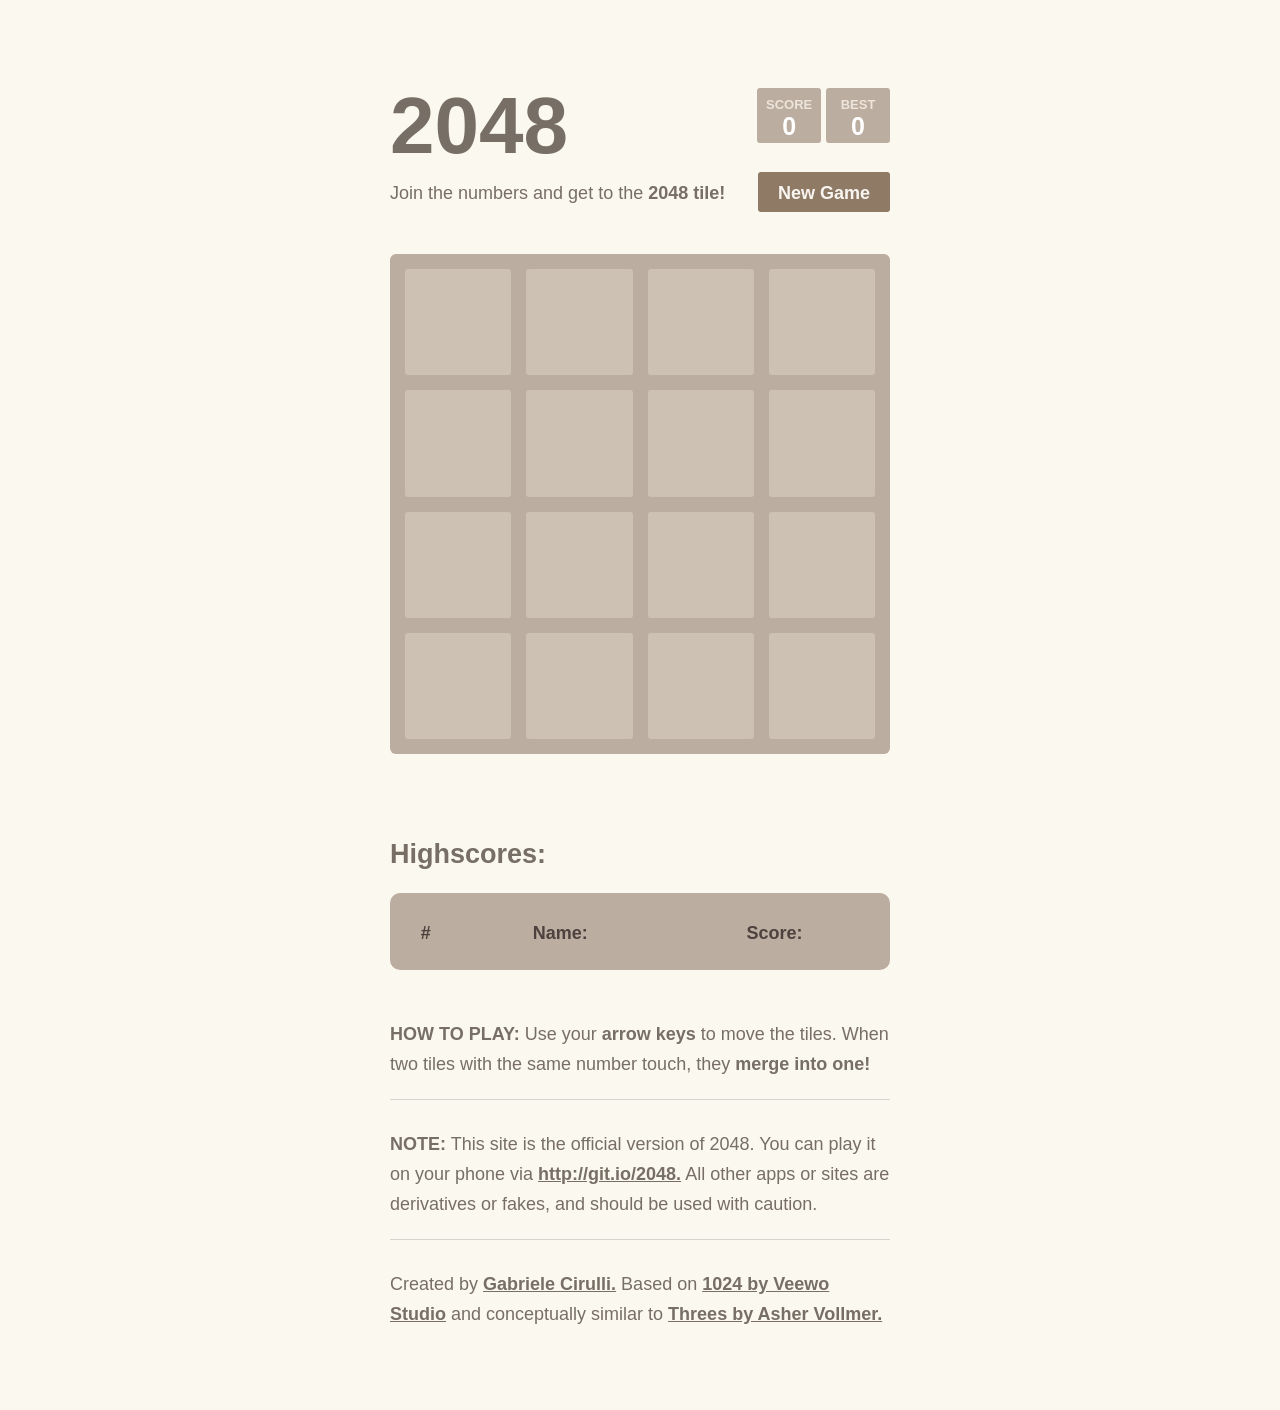
==== index.html @ c8fe0d0a "High Scores system added." ====
<!DOCTYPE html>
<html>
<head>
  <meta charset="utf-8">
  <title>2048</title>

  <link href="style/main.css" rel="stylesheet" type="text/css">
  <link rel="shortcut icon" href="favicon.ico">
  <link rel="apple-touch-icon" href="meta/apple-touch-icon.png">
  <link rel="apple-touch-startup-image" href="meta/apple-touch-startup-image-640x1096.png" media="(device-width: 320px) and (device-height: 568px) and (-webkit-device-pixel-ratio: 2)"> <!-- iPhone 5+ -->
  <link rel="apple-touch-startup-image" href="meta/apple-touch-startup-image-640x920.png"  media="(device-width: 320px) and (device-height: 480px) and (-webkit-device-pixel-ratio: 2)"> <!-- iPhone, retina -->
  <meta name="apple-mobile-web-app-capable" content="yes">
  <meta name="apple-mobile-web-app-status-bar-style" content="black">

  <meta name="HandheldFriendly" content="True">
  <meta name="MobileOptimized" content="320">
  <meta name="viewport" content="width=device-width, target-densitydpi=160dpi, initial-scale=1.0, maximum-scale=1, user-scalable=no, minimal-ui">
</head>
<body>
  <div class="container">
    <div class="heading">
      <h1 class="title">2048</h1>
      <div class="scores-container">
        <div class="score-container">0</div>
        <div class="best-container">0</div>
      </div>
    </div>

    <div class="above-game">
      <p class="game-intro">Join the numbers and get to the <strong>2048 tile!</strong></p>
      <a class="restart-button">New Game</a>
    </div>

    <div class="game-container">
      <div class="game-message">
        <p></p>
        <div class="lower">
          <input type="text" id="name-score" value="Player" placeholder="Your name" />
          <button type="button" id="save-score" class="btn">Save</button>
          <br />
	      <a class="keep-playing-button">Keep going</a>
          <a class="retry-button">Try again</a>
        </div>
      </div>

      <div class="grid-container">
        <div class="grid-row">
          <div class="grid-cell"></div>
          <div class="grid-cell"></div>
          <div class="grid-cell"></div>
          <div class="grid-cell"></div>
        </div>
        <div class="grid-row">
          <div class="grid-cell"></div>
          <div class="grid-cell"></div>
          <div class="grid-cell"></div>
          <div class="grid-cell"></div>
        </div>
        <div class="grid-row">
          <div class="grid-cell"></div>
          <div class="grid-cell"></div>
          <div class="grid-cell"></div>
          <div class="grid-cell"></div>
        </div>
        <div class="grid-row">
          <div class="grid-cell"></div>
          <div class="grid-cell"></div>
          <div class="grid-cell"></div>
          <div class="grid-cell"></div>
        </div>
      </div>

      <div class="tile-container">

      </div>
    </div>

    <br /><br /><br />
    <div class="game-highscores">
      <h2 class="important">Highscores:</h2>
      <table id="table-highscores">
        <thead>
          <td>#</td>
          <td>Name:</td>
          <td>Score: </td>
        </thead>
        <tbody>
        </tbody>
      </table>
    </div>
      
    <p class="game-explanation">
      <strong class="important">How to play:</strong> Use your <strong>arrow keys</strong> to move the tiles. When two tiles with the same number touch, they <strong>merge into one!</strong>
    </p>
    <hr>
    <p>
    <strong class="important">Note:</strong> This site is the official version of 2048. You can play it on your phone via <a href="http://git.io/2048">http://git.io/2048.</a> All other apps or sites are derivatives or fakes, and should be used with caution.
    </p>
    <hr>
    <p>
    Created by <a href="http://gabrielecirulli.com" target="_blank">Gabriele Cirulli.</a> Based on <a href="https://itunes.apple.com/us/app/1024!/id823499224" target="_blank">1024 by Veewo Studio</a> and conceptually similar to <a href="http://asherv.com/threes/" target="_blank">Threes by Asher Vollmer.</a>
    </p>
  </div>
    
  <script src="libs/jquery-1.11.1.min.js"></script>
  <script src="libs/jquery.cookie.js"></script>
  <script src="libs/jquery.rdbhost.js"></script>
<!--  <script src="libs/jquery.rdbhost.utils.js"></script>-->
  

  <script src="js/bind_polyfill.js"></script>
  <script src="js/classlist_polyfill.js"></script>
  <script src="js/animframe_polyfill.js"></script>
  <script src="js/keyboard_input_manager.js"></script>
  <script src="js/html_actuator.js"></script>
  <script src="js/grid.js"></script>
  <script src="js/tile.js"></script>
  <script src="js/local_storage_manager.js"></script>
  <script src="js/highscores.js"></script>
  <script src="js/game_manager.js"></script>
  <script src="js/application.js"></script>
</body>
</html>
---- style/main.css ----
@import url(fonts/clear-sans.css);
html, body {
  margin: 0;
  padding: 0;
  background: #faf8ef;
  color: #776e65;
  font-family: "Clear Sans", "Helvetica Neue", Arial, sans-serif;
  font-size: 18px; }

body {
  margin: 80px 0; }

.heading:after {
  content: "";
  display: block;
  clear: both; }

h1.title {
  font-size: 80px;
  font-weight: bold;
  margin: 0;
  display: block;
  float: left; }

@-webkit-keyframes move-up {
  0% {
    top: 25px;
    opacity: 1; }

  100% {
    top: -50px;
    opacity: 0; } }
@-moz-keyframes move-up {
  0% {
    top: 25px;
    opacity: 1; }

  100% {
    top: -50px;
    opacity: 0; } }
@keyframes move-up {
  0% {
    top: 25px;
    opacity: 1; }

  100% {
    top: -50px;
    opacity: 0; } }
.scores-container {
  float: right;
  text-align: right; }

.score-container, .best-container {
  position: relative;
  display: inline-block;
  background: #bbada0;
  padding: 15px 25px;
  font-size: 25px;
  height: 25px;
  line-height: 47px;
  font-weight: bold;
  border-radius: 3px;
  color: white;
  margin-top: 8px;
  text-align: center; }
  .score-container:after, .best-container:after {
    position: absolute;
    width: 100%;
    top: 10px;
    left: 0;
    text-transform: uppercase;
    font-size: 13px;
    line-height: 13px;
    text-align: center;
    color: #eee4da; }
  .score-container .score-addition, .best-container .score-addition {
    position: absolute;
    right: 30px;
    color: red;
    font-size: 25px;
    line-height: 25px;
    font-weight: bold;
    color: rgba(119, 110, 101, 0.9);
    z-index: 100;
    -webkit-animation: move-up 600ms ease-in;
    -moz-animation: move-up 600ms ease-in;
    animation: move-up 600ms ease-in;
    -webkit-animation-fill-mode: both;
    -moz-animation-fill-mode: both;
    animation-fill-mode: both; }

.score-container:after {
  content: "Score"; }

.best-container:after {
  content: "Best"; }

p {
  margin-top: 0;
  margin-bottom: 10px;
  line-height: 1.65; }

a {
  color: #776e65;
  font-weight: bold;
  text-decoration: underline;
  cursor: pointer; }

strong.important {
  text-transform: uppercase; }

hr {
  border: none;
  border-bottom: 1px solid #d8d4d0;
  margin-top: 20px;
  margin-bottom: 30px; }

.container {
  width: 500px;
  margin: 0 auto; }

@-webkit-keyframes fade-in {
  0% {
    opacity: 0; }

  100% {
    opacity: 1; } }
@-moz-keyframes fade-in {
  0% {
    opacity: 0; }

  100% {
    opacity: 1; } }
@keyframes fade-in {
  0% {
    opacity: 0; }

  100% {
    opacity: 1; } }
.game-container {
  margin-top: 40px;
  position: relative;
  padding: 15px;
  cursor: default;
  -webkit-touch-callout: none;
  -ms-touch-callout: none;
  -webkit-user-select: none;
  -moz-user-select: none;
  -ms-user-select: none;
  -ms-touch-action: none;
  touch-action: none;
  background: #bbada0;
  border-radius: 6px;
  width: 500px;
  height: 500px;
  -webkit-box-sizing: border-box;
  -moz-box-sizing: border-box;
  box-sizing: border-box; }
  .game-container .game-message {
    display: none;
    position: absolute;
    top: 0;
    right: 0;
    bottom: 0;
    left: 0;
    background: rgba(238, 228, 218, 0.5);
    z-index: 100;
    text-align: center;
    -webkit-animation: fade-in 800ms ease 1200ms;
    -moz-animation: fade-in 800ms ease 1200ms;
    animation: fade-in 800ms ease 1200ms;
    -webkit-animation-fill-mode: both;
    -moz-animation-fill-mode: both;
    animation-fill-mode: both; }
    .game-container .game-message p {
      font-size: 60px;
      font-weight: bold;
      height: 60px;
      line-height: 60px;
      margin-top: 128px; }
    .game-container .game-message .lower {
      display: block;
      margin-top: 59px; }
    .game-container .game-message a, .game-container .game-message .btn {
      display: inline-block;
      background: #8f7a66;
      border-radius: 3px;
      padding: 0 20px;
      text-decoration: none;
      color: #f9f6f2;
      height: 40px;
      line-height: 42px;
      margin-left: 9px;
      border: none;
      border-radius: 3px;
      font-size: 1em;
      font-weight: bold; }
      .game-container .game-message a.keep-playing-button, .game-container .game-message .btn.keep-playing-button {
        display: none; }
    .game-container .game-message.game-won {
      background: rgba(237, 194, 46, 0.5);
      color: #f9f6f2; }
      .game-container .game-message.game-won a.keep-playing-button {
        display: inline-block; }
    .game-container .game-message.game-won, .game-container .game-message.game-over {
      display: block; }
    .game-container .game-message input {
      background: #bbada0;
      width: 150px;
      height: 32px;
      padding: 5px 25px;
      margin-bottom: 10px;
      border: none;
      border-radius: 3px;
      font-size: 1em;
      color: #f9f6f2; }

.grid-container {
  position: absolute;
  z-index: 1; }

.grid-row {
  margin-bottom: 15px; }
  .grid-row:last-child {
    margin-bottom: 0; }
  .grid-row:after {
    content: "";
    display: block;
    clear: both; }

.grid-cell {
  width: 106.25px;
  height: 106.25px;
  margin-right: 15px;
  float: left;
  border-radius: 3px;
  background: rgba(238, 228, 218, 0.35); }
  .grid-cell:last-child {
    margin-right: 0; }

.tile-container {
  position: absolute;
  z-index: 2; }

.tile, .tile .tile-inner {
  width: 107px;
  height: 107px;
  line-height: 116.25px; }
.tile.tile-position-1-1 {
  -webkit-transform: translate(0px, 0px);
  -moz-transform: translate(0px, 0px);
  transform: translate(0px, 0px); }
.tile.tile-position-1-2 {
  -webkit-transform: translate(0px, 121px);
  -moz-transform: translate(0px, 121px);
  transform: translate(0px, 121px); }
.tile.tile-position-1-3 {
  -webkit-transform: translate(0px, 242px);
  -moz-transform: translate(0px, 242px);
  transform: translate(0px, 242px); }
.tile.tile-position-1-4 {
  -webkit-transform: translate(0px, 363px);
  -moz-transform: translate(0px, 363px);
  transform: translate(0px, 363px); }
.tile.tile-position-2-1 {
  -webkit-transform: translate(121px, 0px);
  -moz-transform: translate(121px, 0px);
  transform: translate(121px, 0px); }
.tile.tile-position-2-2 {
  -webkit-transform: translate(121px, 121px);
  -moz-transform: translate(121px, 121px);
  transform: translate(121px, 121px); }
.tile.tile-position-2-3 {
  -webkit-transform: translate(121px, 242px);
  -moz-transform: translate(121px, 242px);
  transform: translate(121px, 242px); }
.tile.tile-position-2-4 {
  -webkit-transform: translate(121px, 363px);
  -moz-transform: translate(121px, 363px);
  transform: translate(121px, 363px); }
.tile.tile-position-3-1 {
  -webkit-transform: translate(242px, 0px);
  -moz-transform: translate(242px, 0px);
  transform: translate(242px, 0px); }
.tile.tile-position-3-2 {
  -webkit-transform: translate(242px, 121px);
  -moz-transform: translate(242px, 121px);
  transform: translate(242px, 121px); }
.tile.tile-position-3-3 {
  -webkit-transform: translate(242px, 242px);
  -moz-transform: translate(242px, 242px);
  transform: translate(242px, 242px); }
.tile.tile-position-3-4 {
  -webkit-transform: translate(242px, 363px);
  -moz-transform: translate(242px, 363px);
  transform: translate(242px, 363px); }
.tile.tile-position-4-1 {
  -webkit-transform: translate(363px, 0px);
  -moz-transform: translate(363px, 0px);
  transform: translate(363px, 0px); }
.tile.tile-position-4-2 {
  -webkit-transform: translate(363px, 121px);
  -moz-transform: translate(363px, 121px);
  transform: translate(363px, 121px); }
.tile.tile-position-4-3 {
  -webkit-transform: translate(363px, 242px);
  -moz-transform: translate(363px, 242px);
  transform: translate(363px, 242px); }
.tile.tile-position-4-4 {
  -webkit-transform: translate(363px, 363px);
  -moz-transform: translate(363px, 363px);
  transform: translate(363px, 363px); }

.tile {
  position: absolute;
  -webkit-transition: 100ms ease-in-out;
  -moz-transition: 100ms ease-in-out;
  transition: 100ms ease-in-out;
  -webkit-transition-property: -webkit-transform;
  -moz-transition-property: -moz-transform;
  transition-property: transform; }
  .tile .tile-inner {
    border-radius: 3px;
    background: #eee4da;
    text-align: center;
    font-weight: bold;
    z-index: 10;
    font-size: 55px; }
  .tile.tile-2 .tile-inner {
    background: #eee4da;
    box-shadow: 0 0 30px 10px rgba(243, 215, 116, 0), inset 0 0 0 1px rgba(255, 255, 255, 0); }
  .tile.tile-4 .tile-inner {
    background: #ede0c8;
    box-shadow: 0 0 30px 10px rgba(243, 215, 116, 0), inset 0 0 0 1px rgba(255, 255, 255, 0); }
  .tile.tile-8 .tile-inner {
    color: #f9f6f2;
    background: #f2b179; }
  .tile.tile-16 .tile-inner {
    color: #f9f6f2;
    background: #f59563; }
  .tile.tile-32 .tile-inner {
    color: #f9f6f2;
    background: #f67c5f; }
  .tile.tile-64 .tile-inner {
    color: #f9f6f2;
    background: #f65e3b; }
  .tile.tile-128 .tile-inner {
    color: #f9f6f2;
    background: #edcf72;
    box-shadow: 0 0 30px 10px rgba(243, 215, 116, 0.2381), inset 0 0 0 1px rgba(255, 255, 255, 0.14286);
    font-size: 45px; }
    @media screen and (max-width: 520px) {
      .tile.tile-128 .tile-inner {
        font-size: 25px; } }
  .tile.tile-256 .tile-inner {
    color: #f9f6f2;
    background: #edcc61;
    box-shadow: 0 0 30px 10px rgba(243, 215, 116, 0.31746), inset 0 0 0 1px rgba(255, 255, 255, 0.19048);
    font-size: 45px; }
    @media screen and (max-width: 520px) {
      .tile.tile-256 .tile-inner {
        font-size: 25px; } }
  .tile.tile-512 .tile-inner {
    color: #f9f6f2;
    background: #d0ce59;
    font-size: 45px; }
    @media screen and (max-width: 520px) {
      .tile.tile-512 .tile-inner {
        font-size: 25px; } }
  .tile.tile-1024 .tile-inner {
    color: #f9f6f2;
    background: #b9c259;
    font-size: 35px; }
    @media screen and (max-width: 520px) {
      .tile.tile-1024 .tile-inner {
        font-size: 15px; } }
  .tile.tile-2048 .tile-inner {
    color: #f9f6f2;
    background: #7fb323;
    font-size: 35px; }
    @media screen and (max-width: 520px) {
      .tile.tile-2048 .tile-inner {
        font-size: 15px; } }
  .tile.tile-super .tile-inner {
    color: #f9f6f2;
    background: #3c3a32;
    font-size: 30px; }
    @media screen and (max-width: 520px) {
      .tile.tile-super .tile-inner {
        font-size: 10px; } }

@-webkit-keyframes appear {
  0% {
    opacity: 0;
    -webkit-transform: scale(0);
    -moz-transform: scale(0);
    transform: scale(0); }

  100% {
    opacity: 1;
    -webkit-transform: scale(1);
    -moz-transform: scale(1);
    transform: scale(1); } }
@-moz-keyframes appear {
  0% {
    opacity: 0;
    -webkit-transform: scale(0);
    -moz-transform: scale(0);
    transform: scale(0); }

  100% {
    opacity: 1;
    -webkit-transform: scale(1);
    -moz-transform: scale(1);
    transform: scale(1); } }
@keyframes appear {
  0% {
    opacity: 0;
    -webkit-transform: scale(0);
    -moz-transform: scale(0);
    transform: scale(0); }

  100% {
    opacity: 1;
    -webkit-transform: scale(1);
    -moz-transform: scale(1);
    transform: scale(1); } }
.tile-new .tile-inner {
  -webkit-animation: appear 200ms ease 100ms;
  -moz-animation: appear 200ms ease 100ms;
  animation: appear 200ms ease 100ms;
  -webkit-animation-fill-mode: backwards;
  -moz-animation-fill-mode: backwards;
  animation-fill-mode: backwards; }

@-webkit-keyframes pop {
  0% {
    -webkit-transform: scale(0);
    -moz-transform: scale(0);
    transform: scale(0); }

  50% {
    -webkit-transform: scale(1.2);
    -moz-transform: scale(1.2);
    transform: scale(1.2); }

  100% {
    -webkit-transform: scale(1);
    -moz-transform: scale(1);
    transform: scale(1); } }
@-moz-keyframes pop {
  0% {
    -webkit-transform: scale(0);
    -moz-transform: scale(0);
    transform: scale(0); }

  50% {
    -webkit-transform: scale(1.2);
    -moz-transform: scale(1.2);
    transform: scale(1.2); }

  100% {
    -webkit-transform: scale(1);
    -moz-transform: scale(1);
    transform: scale(1); } }
@keyframes pop {
  0% {
    -webkit-transform: scale(0);
    -moz-transform: scale(0);
    transform: scale(0); }

  50% {
    -webkit-transform: scale(1.2);
    -moz-transform: scale(1.2);
    transform: scale(1.2); }

  100% {
    -webkit-transform: scale(1);
    -moz-transform: scale(1);
    transform: scale(1); } }
.tile-merged .tile-inner {
  z-index: 20;
  -webkit-animation: pop 200ms ease 100ms;
  -moz-animation: pop 200ms ease 100ms;
  animation: pop 200ms ease 100ms;
  -webkit-animation-fill-mode: backwards;
  -moz-animation-fill-mode: backwards;
  animation-fill-mode: backwards; }

.above-game:after {
  content: "";
  display: block;
  clear: both; }

.game-intro {
  float: left;
  line-height: 42px;
  margin-bottom: 0; }

.restart-button {
  display: inline-block;
  background: #8f7a66;
  border-radius: 3px;
  padding: 0 20px;
  text-decoration: none;
  color: #f9f6f2;
  height: 40px;
  line-height: 42px;
  display: block;
  text-align: center;
  float: right; }

.game-explanation {
  margin-top: 50px; }

@media screen and (max-width: 520px) {
  html, body {
    font-size: 15px; }

  body {
    margin: 20px 0;
    padding: 0 20px; }

  h1.title {
    font-size: 27px;
    margin-top: 15px; }

  .container {
    width: 280px;
    margin: 0 auto; }

  .score-container, .best-container {
    margin-top: 0;
    padding: 15px 10px;
    min-width: 40px; }

  .heading {
    margin-bottom: 10px; }

  .game-intro {
    width: 55%;
    display: block;
    box-sizing: border-box;
    line-height: 1.65; }

  .restart-button {
    width: 42%;
    padding: 0;
    display: block;
    box-sizing: border-box;
    margin-top: 2px; }

  .game-container {
    margin-top: 17px;
    position: relative;
    padding: 10px;
    cursor: default;
    -webkit-touch-callout: none;
    -ms-touch-callout: none;
    -webkit-user-select: none;
    -moz-user-select: none;
    -ms-user-select: none;
    -ms-touch-action: none;
    touch-action: none;
    background: #bbada0;
    border-radius: 6px;
    width: 280px;
    height: 280px;
    -webkit-box-sizing: border-box;
    -moz-box-sizing: border-box;
    box-sizing: border-box; }
    .game-container .game-message {
      display: none;
      position: absolute;
      top: 0;
      right: 0;
      bottom: 0;
      left: 0;
      background: rgba(238, 228, 218, 0.5);
      z-index: 100;
      text-align: center;
      -webkit-animation: fade-in 800ms ease 1200ms;
      -moz-animation: fade-in 800ms ease 1200ms;
      animation: fade-in 800ms ease 1200ms;
      -webkit-animation-fill-mode: both;
      -moz-animation-fill-mode: both;
      animation-fill-mode: both; }
      .game-container .game-message p {
        font-size: 60px;
        font-weight: bold;
        height: 60px;
        line-height: 60px;
        margin-top: 128px; }
      .game-container .game-message .lower {
        display: block;
        margin-top: 59px; }
      .game-container .game-message a, .game-container .game-message .btn {
        display: inline-block;
        background: #8f7a66;
        border-radius: 3px;
        padding: 0 20px;
        text-decoration: none;
        color: #f9f6f2;
        height: 40px;
        line-height: 42px;
        margin-left: 9px;
        border: none;
        border-radius: 3px;
        font-size: 1em;
        font-weight: bold; }
        .game-container .game-message a.keep-playing-button, .game-container .game-message .btn.keep-playing-button {
          display: none; }
      .game-container .game-message.game-won {
        background: rgba(237, 194, 46, 0.5);
        color: #f9f6f2; }
        .game-container .game-message.game-won a.keep-playing-button {
          display: inline-block; }
      .game-container .game-message.game-won, .game-container .game-message.game-over {
        display: block; }
      .game-container .game-message input {
        background: #bbada0;
        width: 150px;
        height: 32px;
        padding: 5px 25px;
        margin-bottom: 10px;
        border: none;
        border-radius: 3px;
        font-size: 1em;
        color: #f9f6f2; }

  .grid-container {
    position: absolute;
    z-index: 1; }

  .grid-row {
    margin-bottom: 10px; }
    .grid-row:last-child {
      margin-bottom: 0; }
    .grid-row:after {
      content: "";
      display: block;
      clear: both; }

  .grid-cell {
    width: 57.5px;
    height: 57.5px;
    margin-right: 10px;
    float: left;
    border-radius: 3px;
    background: rgba(238, 228, 218, 0.35); }
    .grid-cell:last-child {
      margin-right: 0; }

  .tile-container {
    position: absolute;
    z-index: 2; }

  .tile, .tile .tile-inner {
    width: 58px;
    height: 58px;
    line-height: 67.5px; }
  .tile.tile-position-1-1 {
    -webkit-transform: translate(0px, 0px);
    -moz-transform: translate(0px, 0px);
    transform: translate(0px, 0px); }
  .tile.tile-position-1-2 {
    -webkit-transform: translate(0px, 67px);
    -moz-transform: translate(0px, 67px);
    transform: translate(0px, 67px); }
  .tile.tile-position-1-3 {
    -webkit-transform: translate(0px, 135px);
    -moz-transform: translate(0px, 135px);
    transform: translate(0px, 135px); }
  .tile.tile-position-1-4 {
    -webkit-transform: translate(0px, 202px);
    -moz-transform: translate(0px, 202px);
    transform: translate(0px, 202px); }
  .tile.tile-position-2-1 {
    -webkit-transform: translate(67px, 0px);
    -moz-transform: translate(67px, 0px);
    transform: translate(67px, 0px); }
  .tile.tile-position-2-2 {
    -webkit-transform: translate(67px, 67px);
    -moz-transform: translate(67px, 67px);
    transform: translate(67px, 67px); }
  .tile.tile-position-2-3 {
    -webkit-transform: translate(67px, 135px);
    -moz-transform: translate(67px, 135px);
    transform: translate(67px, 135px); }
  .tile.tile-position-2-4 {
    -webkit-transform: translate(67px, 202px);
    -moz-transform: translate(67px, 202px);
    transform: translate(67px, 202px); }
  .tile.tile-position-3-1 {
    -webkit-transform: translate(135px, 0px);
    -moz-transform: translate(135px, 0px);
    transform: translate(135px, 0px); }
  .tile.tile-position-3-2 {
    -webkit-transform: translate(135px, 67px);
    -moz-transform: translate(135px, 67px);
    transform: translate(135px, 67px); }
  .tile.tile-position-3-3 {
    -webkit-transform: translate(135px, 135px);
    -moz-transform: translate(135px, 135px);
    transform: translate(135px, 135px); }
  .tile.tile-position-3-4 {
    -webkit-transform: translate(135px, 202px);
    -moz-transform: translate(135px, 202px);
    transform: translate(135px, 202px); }
  .tile.tile-position-4-1 {
    -webkit-transform: translate(202px, 0px);
    -moz-transform: translate(202px, 0px);
    transform: translate(202px, 0px); }
  .tile.tile-position-4-2 {
    -webkit-transform: translate(202px, 67px);
    -moz-transform: translate(202px, 67px);
    transform: translate(202px, 67px); }
  .tile.tile-position-4-3 {
    -webkit-transform: translate(202px, 135px);
    -moz-transform: translate(202px, 135px);
    transform: translate(202px, 135px); }
  .tile.tile-position-4-4 {
    -webkit-transform: translate(202px, 202px);
    -moz-transform: translate(202px, 202px);
    transform: translate(202px, 202px); }

  .tile .tile-inner {
    font-size: 35px; }

  .game-message p {
    font-size: 30px !important;
    height: 30px !important;
    line-height: 30px !important;
    margin-top: 90px !important; }
  .game-message .lower {
    margin-top: 30px !important; } }
.game-highscores table {
  width: 100%;
  background: #bbada0;
  border-spacing: 15px;
  border-collapse: separate;
  border-radius: 10px; }
  .game-highscores table thead td {
    background: #bbada0;
    color: #4e423e;
    font-weight: bold; }
  .game-highscores table td {
    height: 32px;
    background: #ccc0b3;
    border-radius: 3px;
    padding-top: 10px;
    padding-bottom: 5px;
    text-align: center; }
  .game-highscores table tr.mine td {
    background: #9f8a77;
    color: #dbd9ce;
    font-weight: bold; }
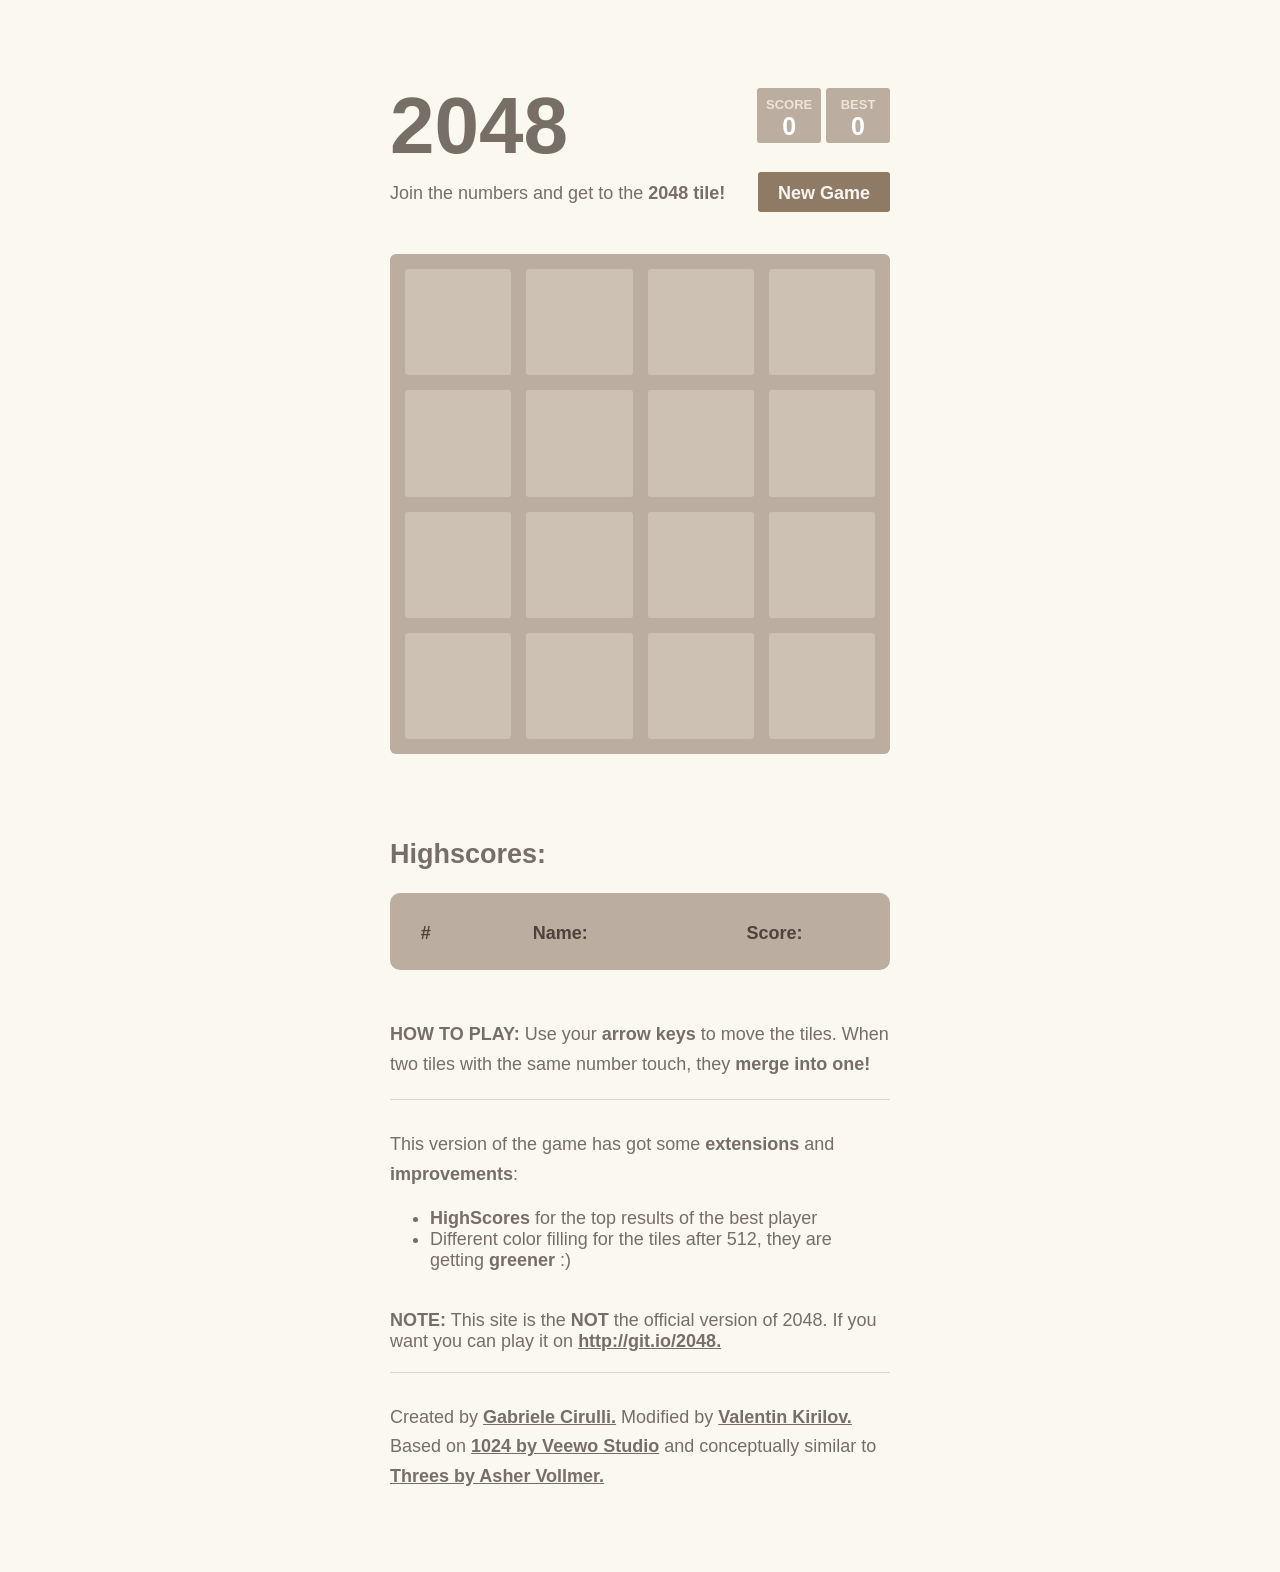
==== commit 29d468d2: "Bug fixed for touch devices, or I hope :)" ====
--- a/index.html
+++ b/index.html
@@ -35,9 +35,12 @@
       <div class="game-message">
         <p></p>
         <div class="lower">
+          Enter in the <strong>HighScores</strong> ^_^
+          <br /><br />
           <input type="text" id="name-score" value="Player" placeholder="Your name" />
-          <button type="button" id="save-score" class="btn">Save</button>
-          <br />
+          <a id="save-score" class="save-score">Save score</a>
+          
+          <br /><br /><br />
 	      <a class="keep-playing-button">Keep going</a>
           <a class="retry-button">Try again</a>
         </div>
@@ -94,11 +97,23 @@
     </p>
     <hr>
     <p>
-    <strong class="important">Note:</strong> This site is the official version of 2048. You can play it on your phone via <a href="http://git.io/2048">http://git.io/2048.</a> All other apps or sites are derivatives or fakes, and should be used with caution.
+      This version of the game has got some <strong>extensions</strong> and <strong>improvements</strong>:
+      <ul>
+        <li><strong>HighScores</strong> for the top results of the best player</li>
+        <li>Different color filling for the tiles after 512, they are getting <strong>greener</strong> :)</li>
+      </ul>
+    
+      <br />
+      
+      <strong class="important">Note:</strong> This site is the <strong>NOT</strong> the official version of 2048. 
+      If you want you can play it on <a href="http://git.io/2048">http://git.io/2048.</a><br />
+      
     </p>
     <hr>
     <p>
-    Created by <a href="http://gabrielecirulli.com" target="_blank">Gabriele Cirulli.</a> Based on <a href="https://itunes.apple.com/us/app/1024!/id823499224" target="_blank">1024 by Veewo Studio</a> and conceptually similar to <a href="http://asherv.com/threes/" target="_blank">Threes by Asher Vollmer.</a>
+    Created by <a href="http://gabrielecirulli.com" target="_blank">Gabriele Cirulli.</a> 
+    Modified by <a href="http://github.com/valkirilov" target="_blank">Valentin Kirilov.</a> 
+    Based on <a href="https://itunes.apple.com/us/app/1024!/id823499224" target="_blank">1024 by Veewo Studio</a> and conceptually similar to <a href="http://asherv.com/threes/" target="_blank">Threes by Asher Vollmer.</a>
     </p>
   </div>
     
--- a/style/main.css
+++ b/style/main.css
@@ -163,8 +163,8 @@
     right: 0;
     bottom: 0;
     left: 0;
-    background: rgba(238, 228, 218, 0.5);
-    z-index: 100;
+    background: rgba(238, 228, 218, 0.8);
+    z-index: 1000;
     text-align: center;
     -webkit-animation: fade-in 800ms ease 1200ms;
     -moz-animation: fade-in 800ms ease 1200ms;
@@ -197,6 +197,8 @@
       font-weight: bold; }
       .game-container .game-message a.keep-playing-button, .game-container .game-message .btn.keep-playing-button {
         display: none; }
+    .game-container .game-message .save-score {
+      background: #ad6128; }
     .game-container .game-message.game-won {
       background: rgba(237, 194, 46, 0.5);
       color: #f9f6f2; }
@@ -212,6 +214,8 @@
       margin-bottom: 10px;
       border: none;
       border-radius: 3px;
+      position: relative;
+      z-index: 2500;
       font-size: 1em;
       color: #f9f6f2; }
 
@@ -576,8 +580,8 @@
       right: 0;
       bottom: 0;
       left: 0;
-      background: rgba(238, 228, 218, 0.5);
-      z-index: 100;
+      background: rgba(238, 228, 218, 0.8);
+      z-index: 1000;
       text-align: center;
       -webkit-animation: fade-in 800ms ease 1200ms;
       -moz-animation: fade-in 800ms ease 1200ms;
@@ -610,6 +614,8 @@
         font-weight: bold; }
         .game-container .game-message a.keep-playing-button, .game-container .game-message .btn.keep-playing-button {
           display: none; }
+      .game-container .game-message .save-score {
+        background: #ad6128; }
       .game-container .game-message.game-won {
         background: rgba(237, 194, 46, 0.5);
         color: #f9f6f2; }
@@ -625,6 +631,8 @@
         margin-bottom: 10px;
         border: none;
         border-radius: 3px;
+        position: relative;
+        z-index: 2500;
         font-size: 1em;
         color: #f9f6f2; }
 
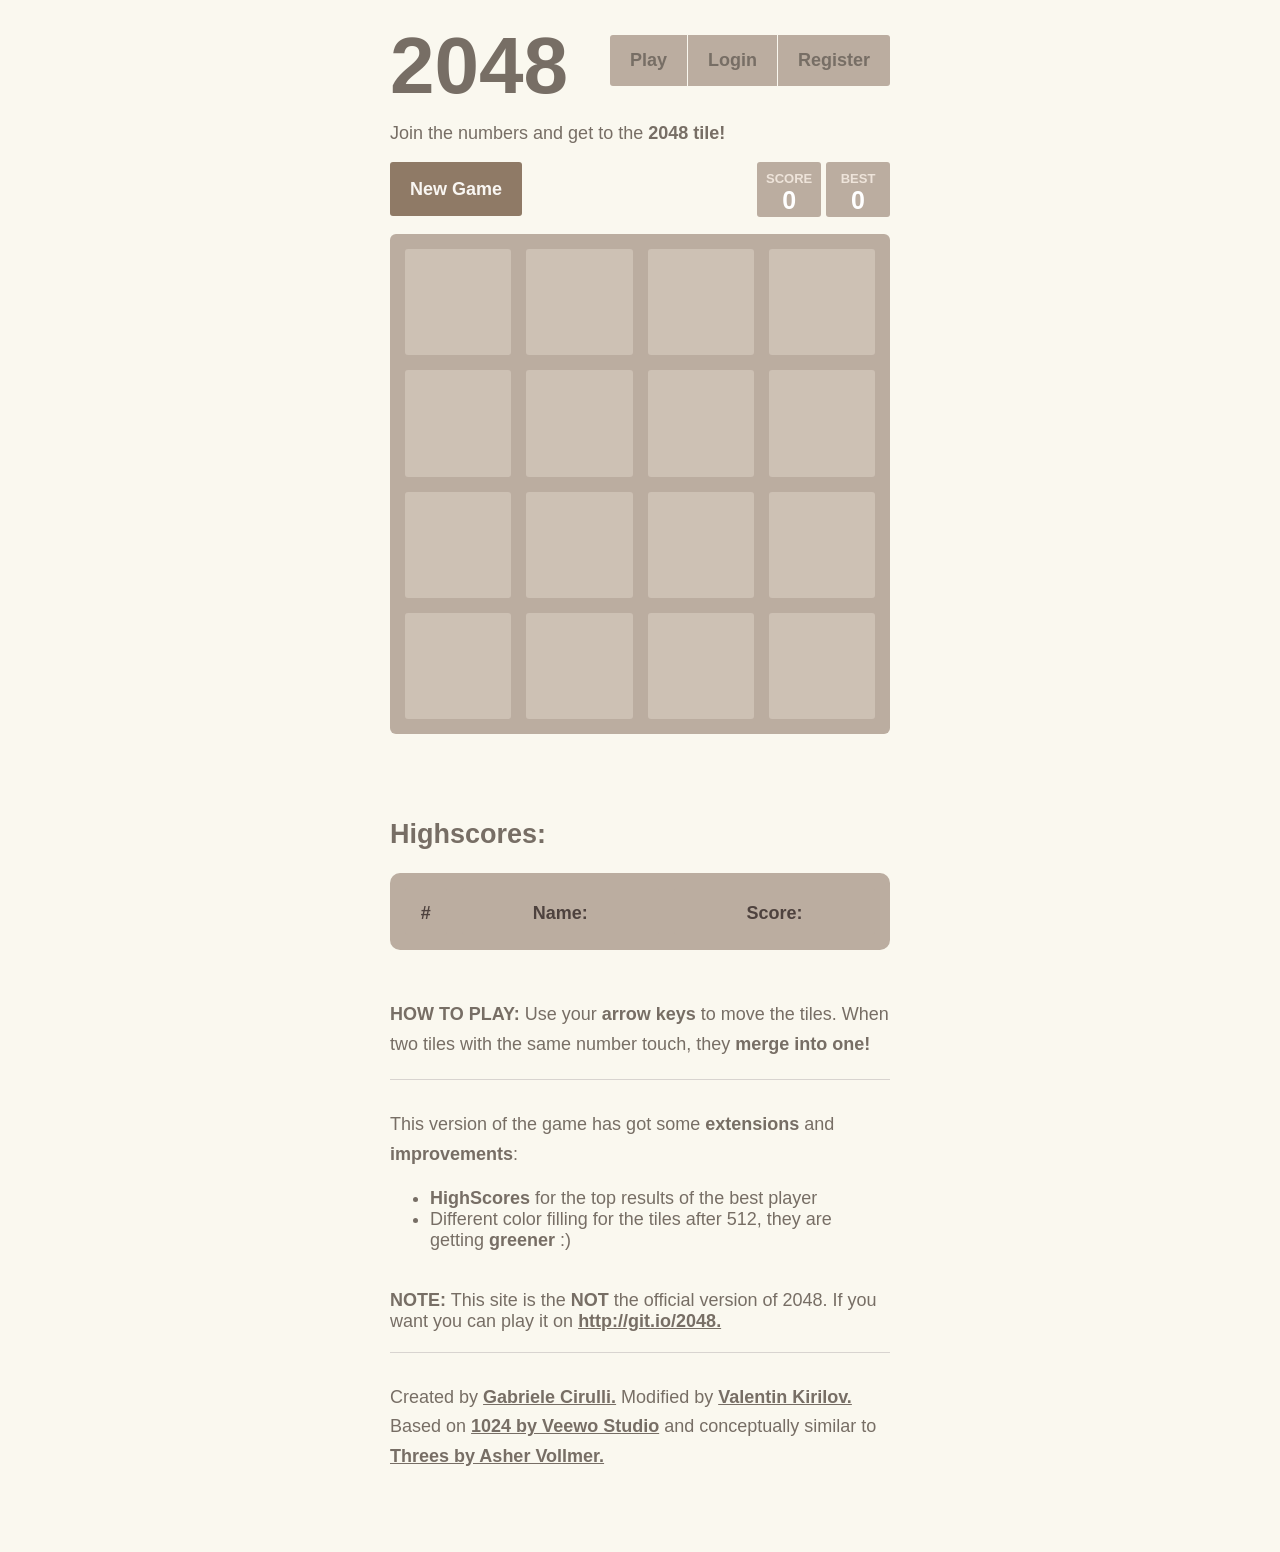
==== commit 68ed7c33: "New simple accounts system added." ====
--- a/index.html
+++ b/index.html
@@ -4,6 +4,9 @@
   <meta charset="utf-8">
   <title>2048</title>
 
+    
+<!--  <link href="bower_components/bootstrap-sass/dist/css/bootstrap.min.css" type="text/css" rel="stylesheet" />-->
+<!--  <link href="bower_components/bootstrap-sass/dist/css/bootstrap-theme.min.css" type="text/css" rel="stylesheet" />-->
   <link href="style/main.css" rel="stylesheet" type="text/css">
   <link rel="shortcut icon" href="favicon.ico">
   <link rel="apple-touch-icon" href="meta/apple-touch-icon.png">
@@ -15,20 +18,31 @@
   <meta name="HandheldFriendly" content="True">
   <meta name="MobileOptimized" content="320">
   <meta name="viewport" content="width=device-width, target-densitydpi=160dpi, initial-scale=1.0, maximum-scale=1, user-scalable=no, minimal-ui">
+    
+  
 </head>
 <body>
   <div class="container">
+      
+    <ul id="menu-navbar" class="navbar">
+      <li class="left"><a href="index.html">Play</a></li>
+      <li><a href="login.html">Login</a></li>
+      <li class="right"><a href="register.html">Register</a></li>
+    </ul>
+
+      
     <div class="heading">
       <h1 class="title">2048</h1>
-      <div class="scores-container">
-        <div class="score-container">0</div>
-        <div class="best-container">0</div>
-      </div>
+      <div class="above-game">
+        <p class="game-intro">Join the numbers and get to the <strong>2048 tile!</strong></p>
+<!--      <a class="restart-button">New Game</a>-->
+        </div>
     </div>
 
-    <div class="above-game">
-      <p class="game-intro">Join the numbers and get to the <strong>2048 tile!</strong></p>
+    <div class="scores-container">
       <a class="restart-button">New Game</a>
+      <div class="score-container">0</div>
+      <div class="best-container">0</div>
     </div>
 
     <div class="game-container">
@@ -122,6 +136,8 @@
   <script src="libs/jquery.rdbhost.js"></script>
 <!--  <script src="libs/jquery.rdbhost.utils.js"></script>-->
   
+  <script src="bower_components/firebase/firebase.js"></script>
+  <script src="bower_components/firebase-simple-login/firebase-simple-login.js"></script>
 
   <script src="js/bind_polyfill.js"></script>
   <script src="js/classlist_polyfill.js"></script>
@@ -132,7 +148,10 @@
   <script src="js/tile.js"></script>
   <script src="js/local_storage_manager.js"></script>
   <script src="js/highscores.js"></script>
+  <script src="js/database.js"></script>
   <script src="js/game_manager.js"></script>
   <script src="js/application.js"></script>
+    
+  <script src="bower_components/bootstrap-sass/dist/js/bootstrap.min.js"></script>
 </body>
 </html>
--- a/style/main.css
+++ b/style/main.css
@@ -8,7 +8,7 @@
   font-size: 18px; }
 
 body {
-  margin: 80px 0; }
+  margin: 20px 0 80px 0; }
 
 .heading:after {
   content: "";
@@ -47,8 +47,10 @@
     top: -50px;
     opacity: 0; } }
 .scores-container {
+  width: 500px;
   float: right;
-  text-align: right; }
+  text-align: right;
+  margin-bottom: 30px; }
 
 .score-container, .best-container {
   position: relative;
@@ -138,7 +140,7 @@
   100% {
     opacity: 1; } }
 .game-container {
-  margin-top: 40px;
+  margin-top: 80px;
   position: relative;
   padding: 15px;
   cursor: default;
@@ -218,6 +220,22 @@
       z-index: 2500;
       font-size: 1em;
       color: #f9f6f2; }
+    .game-container .game-message input.lg {
+      width: 60%; }
+    .game-container .game-message ::-webkit-input-placeholder {
+      /* WebKit browsers */
+      color: #776e65; }
+    .game-container .game-message :-moz-placeholder {
+      /* Mozilla Firefox 4 to 18 */
+      color: #776e65;
+      opacity: 1; }
+    .game-container .game-message ::-moz-placeholder {
+      /* Mozilla Firefox 19+ */
+      color: #776e65;
+      opacity: 1; }
+    .game-container .game-message :-ms-input-placeholder {
+      /* Internet Explorer 10+ */
+      color: #776e65; }
 
 .grid-container {
   position: absolute;
@@ -512,7 +530,10 @@
   line-height: 42px;
   display: block;
   text-align: center;
-  float: right; }
+  float: left;
+  height: 54px;
+  line-height: 54px;
+  margin-top: 8px; }
 
 .game-explanation {
   margin-top: 50px; }
@@ -526,12 +547,15 @@
     padding: 0 20px; }
 
   h1.title {
-    font-size: 27px;
+    font-size: 46px;
     margin-top: 15px; }
 
   .container {
     width: 280px;
     margin: 0 auto; }
+
+  .scores-container {
+    width: 280px; }
 
   .score-container, .best-container {
     margin-top: 0;
@@ -539,13 +563,18 @@
     min-width: 40px; }
 
   .heading {
+    margin-top: 10px;
     margin-bottom: 10px; }
 
   .game-intro {
     width: 55%;
     display: block;
     box-sizing: border-box;
-    line-height: 1.65; }
+    line-height: 1.65;
+    margin-left: 10px;
+    margin-top: 14px;
+    float: right;
+    text-align: right; }
 
   .restart-button {
     width: 42%;
@@ -554,8 +583,13 @@
     box-sizing: border-box;
     margin-top: 2px; }
 
+  #menu-navbar {
+    float: none !important;
+    position: relative !important;
+    margin: 0 0 0 20px !important; }
+
   .game-container {
-    margin-top: 17px;
+    margin-top: 80px;
     position: relative;
     padding: 10px;
     cursor: default;
@@ -635,6 +669,22 @@
         z-index: 2500;
         font-size: 1em;
         color: #f9f6f2; }
+      .game-container .game-message input.lg {
+        width: 60%; }
+      .game-container .game-message ::-webkit-input-placeholder {
+        /* WebKit browsers */
+        color: #776e65; }
+      .game-container .game-message :-moz-placeholder {
+        /* Mozilla Firefox 4 to 18 */
+        color: #776e65;
+        opacity: 1; }
+      .game-container .game-message ::-moz-placeholder {
+        /* Mozilla Firefox 19+ */
+        color: #776e65;
+        opacity: 1; }
+      .game-container .game-message :-ms-input-placeholder {
+        /* Internet Explorer 10+ */
+        color: #776e65; }
 
   .grid-container {
     position: absolute;
@@ -763,3 +813,75 @@
     background: #9f8a77;
     color: #dbd9ce;
     font-weight: bold; }
+
+#menu-navbar {
+  float: right;
+  position: relative; }
+
+.navbar {
+  text-align: center;
+  display: inline;
+  margin: 0;
+  padding: 15px 4px 17px 0;
+  border-radius: 3px;
+  list-style: none; }
+  .navbar li {
+    background: #bbada0;
+    color: #776e65;
+    display: inline-block;
+    cursor: pointer;
+    position: relative;
+    padding: 15px 20px;
+    margin-right: -4px;
+    font: bold 12pt;
+    -webkit-transition: all 0.3s;
+    -moz-transition: all 0.3s;
+    -ms-transition: all 0.3s;
+    -o-transition: all 0.3s;
+    transition: all 0.3s; }
+    .navbar li a {
+      text-decoration: none; }
+    .navbar li:hover {
+      background: #555;
+      color: #fff; }
+      .navbar li:hover a {
+        background: #555;
+        color: #fff;
+        text-decoration: none; }
+    .navbar li.left {
+      border-top-left-radius: 3px;
+      border-bottom-left-radius: 3px; }
+    .navbar li.right {
+      border-top-right-radius: 3px;
+      border-bottom-right-radius: 3px; }
+    .navbar li ul {
+      padding: 0;
+      position: absolute;
+      top: 48px;
+      left: -30px;
+      width: 150px;
+      -webkit-box-shadow: none;
+      -moz-box-shadow: none;
+      box-shadow: none;
+      display: none;
+      opacity: 0;
+      visibility: hidden;
+      -webkit-transiton: opacity 0.3s;
+      -moz-transition: opacity 0.3s;
+      -ms-transition: opacity 0.3s;
+      -o-transition: opacity 0.3s;
+      -transition: opacity 0.3s; }
+      .navbar li ul li {
+        background: #555;
+        color: #fff;
+        display: block; }
+        .navbar li ul li a {
+          background: #555;
+          color: #fff;
+          text-decoration: none; }
+      .navbar li ul li:hover {
+        background: #666; }
+    .navbar li:hover ul {
+      display: block;
+      opacity: 1;
+      visibility: visible; }
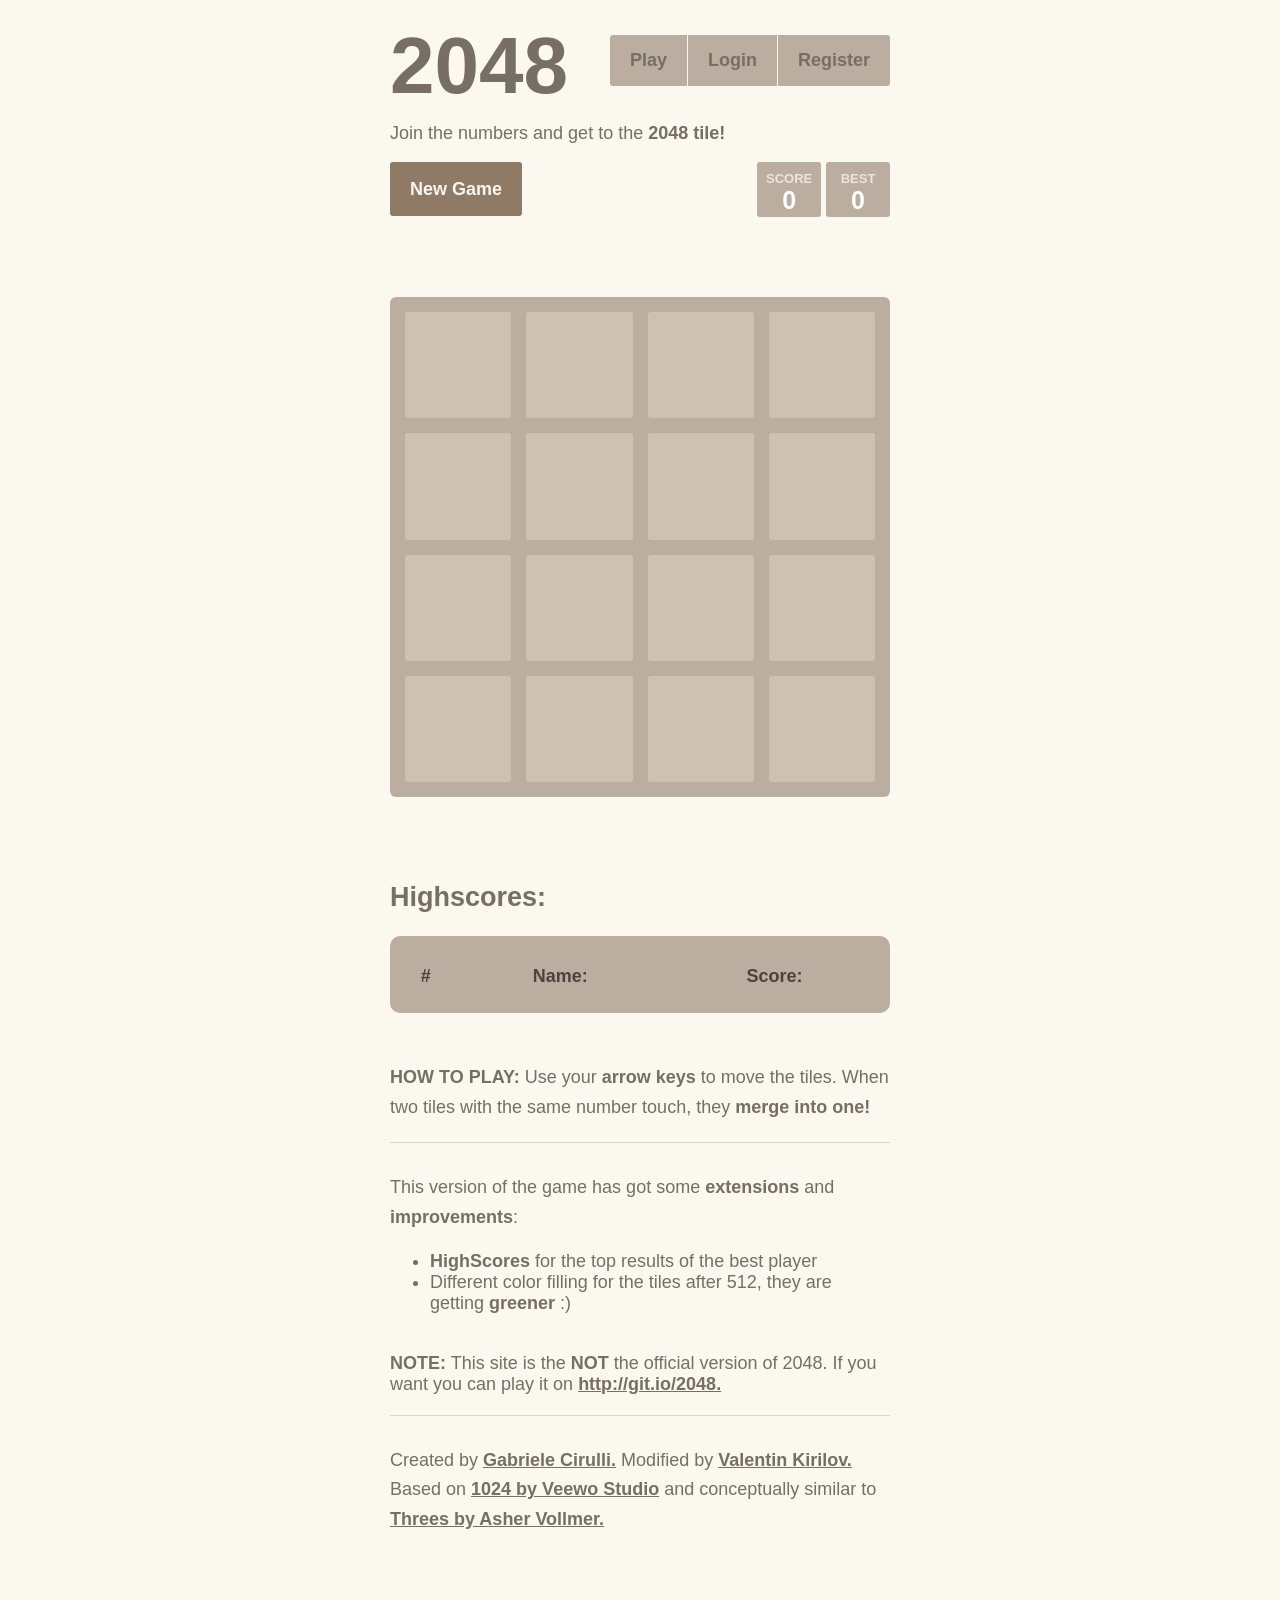
==== commit 5fbb083f: "Some little changes to redirect users after registration." ====
--- a/index.html
+++ b/index.html
@@ -44,6 +44,8 @@
       <div class="score-container">0</div>
       <div class="best-container">0</div>
     </div>
+      
+    <br /><br /><br />
 
     <div class="game-container">
       <div class="game-message">
--- a/style/main.css
+++ b/style/main.css
@@ -51,6 +51,19 @@
   float: right;
   text-align: right;
   margin-bottom: 30px; }
+
+.profile-container {
+  width: 500px;
+  height: auto;
+  float: left;
+  text-align: left;
+  position: relative;
+  margin-bottom: 30px; }
+  .profile-container .avatar {
+    float: right;
+    position: relative; }
+  .profile-container p {
+    margin: 0; }
 
 .score-container, .best-container {
   position: relative;
@@ -187,11 +200,13 @@
       display: inline-block;
       background: #8f7a66;
       border-radius: 3px;
+      border: none;
       padding: 0 20px;
       text-decoration: none;
       color: #f9f6f2;
       height: 40px;
       line-height: 42px;
+      cursor: pointer;
       margin-left: 9px;
       border: none;
       border-radius: 3px;
@@ -523,11 +538,13 @@
   display: inline-block;
   background: #8f7a66;
   border-radius: 3px;
+  border: none;
   padding: 0 20px;
   text-decoration: none;
   color: #f9f6f2;
   height: 40px;
   line-height: 42px;
+  cursor: pointer;
   display: block;
   text-align: center;
   float: left;
@@ -636,11 +653,13 @@
         display: inline-block;
         background: #8f7a66;
         border-radius: 3px;
+        border: none;
         padding: 0 20px;
         text-decoration: none;
         color: #f9f6f2;
         height: 40px;
         line-height: 42px;
+        cursor: pointer;
         margin-left: 9px;
         border: none;
         border-radius: 3px;
@@ -809,6 +828,11 @@
     padding-top: 10px;
     padding-bottom: 5px;
     text-align: center; }
+  .game-highscores table.thin td {
+    height: 16px !important;
+    padding: 0px; }
+  .game-highscores table button {
+    width: 100%; }
   .game-highscores table tr.mine td {
     background: #9f8a77;
     color: #dbd9ce;
@@ -885,3 +909,30 @@
       display: block;
       opacity: 1;
       visibility: visible; }
+
+button {
+  display: inline-block;
+  background: #8f7a66;
+  border-radius: 3px;
+  border: none;
+  padding: 0 20px;
+  text-decoration: none;
+  color: #f9f6f2;
+  height: 40px;
+  line-height: 42px;
+  cursor: pointer;
+  font-family: "Clear Sans", "Helvetica Neue", Arial, sans-serif;
+  font-size: 18px; }
+
+button:hover {
+  display: inline-block;
+  background: #8f7a66;
+  border-radius: 3px;
+  border: none;
+  padding: 0 20px;
+  text-decoration: none;
+  color: #f9f6f2;
+  height: 40px;
+  line-height: 42px;
+  cursor: pointer;
+  background: #555555; }
